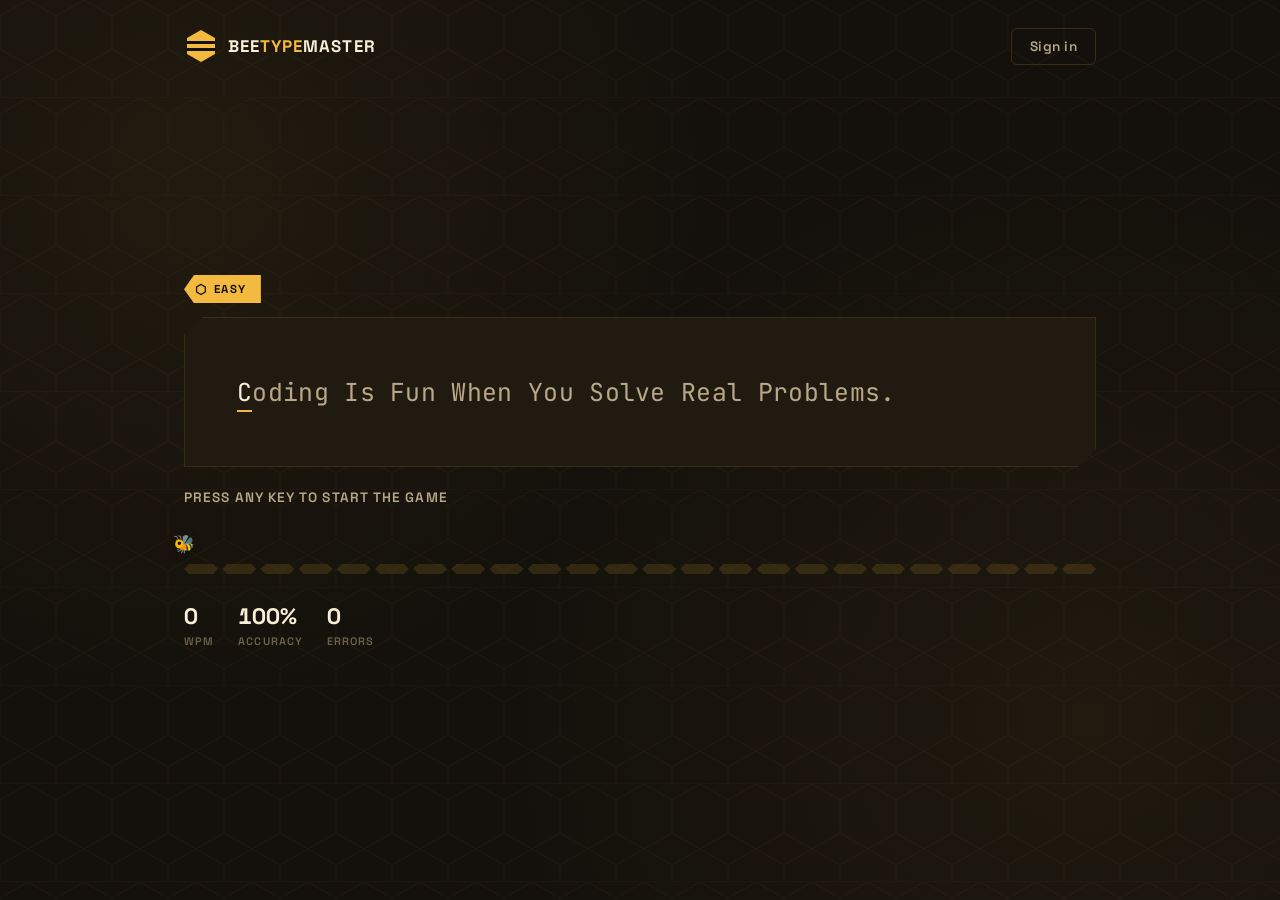
==== index.html @ a88dbc49 "added localstorage for highscores" ====
<!DOCTYPE html>
<html lang="en">
<head>
    <meta charset="UTF-8">
    <meta name="viewport" content="width=device-width, initial-scale=1.0">
    <title>BEE TypeMaster — Typing Speed Trainer</title>

    <link rel="preconnect" href="https://fonts.googleapis.com">
    <link rel="preconnect" href="https://fonts.gstatic.com" crossorigin>
    <link href="https://fonts.googleapis.com/css2?family=Space+Grotesk:wght@500;700&family=JetBrains+Mono:wght@400;500&display=swap" rel="stylesheet">

    <link rel="stylesheet" href="style.css">
</head>
<body>

    <header class="site-header">
        <div class="brand">
            <svg class="brand-mark" viewBox="0 0 34 34" xmlns="http://www.w3.org/2000/svg" aria-hidden="true">
                <polygon points="17,1 31,9 31,25 17,33 3,25 3,9" />
                <rect class="stripe" x="3" y="12" width="28" height="3" />
                <rect class="stripe" x="3" y="19" width="28" height="3" />
            </svg>
            <span class="brand-name">Bee<span>Type</span>Master</span>
        </div>
        <a href="/login.html" class="nav-link">Sign in</a>
    </header>

    <main class="game-frame">
        <div class="stage">

            <div class="difficulty-chip" id="difficultyChip">Easy</div>

            <!-- The typing surface: main.js fills this with one <span> per
                 character and toggles .correct / .incorrect / .current on them. -->
            <div class="game" id="gameBody" aria-live="off"></div>

            <p class="game-description" id="gameDescription">Press any key to start the game</p>

            <!-- Signature element: a honeycomb trail that fills as you type,
                 with a bee marker riding your current position. -->
            <div class="progress-trail" id="progressTrail" aria-hidden="true">
                <span class="progress-bee" id="progressBee">🐝</span>
            </div>

            <div class="stats-strip">
                <div class="stat">
                    <span class="stat-value" id="liveWpm">0</span>
                    <span class="stat-label">WPM</span>
                </div>
                <div class="stat">
                    <span class="stat-value" id="liveAccuracy">100%</span>
                    <span class="stat-label">Accuracy</span>
                </div>
                <div class="stat">
                    <span class="stat-value" id="liveErrors">0</span>
                    <span class="stat-label">Errors</span>
                </div>
            </div>

        </div>
    </main>

    <!-- Results overlay, shown when a paragraph is completed.
         Replaces the previous alert()-based summary. -->
    <div class="results-overlay" id="resultsOverlay">
        <div class="results-card">
            <p class="results-eyebrow" id="resultsDifficulty">Hive cleared</p>
            <h2 class="results-title">Run complete</h2>

            <div class="best-score">
                <span class="best-score-value stat-value" id="resultBestScore">0</span>
                <p class="best-score-label stat-label">Best Score</p>
            </div>

            <div class="results-grid">
                <div class="stat wpm-stat">
                    <div class="wpm-value">
                        <span class="stat-value" id="resultWpm">0</span>
                    </div>
                    <span class="stat-label">WPM</span>
                </div>
                <div class="stat">
                    <span class="stat-value" id="resultAccuracy">0%</span>
                    <span class="stat-label">Accuracy</span>
                </div>
                <div class="stat">
                    <span class="stat-value" id="resultCorrect">0</span>
                    <span class="stat-label">Correct</span>
                </div>
                <div class="stat">
                    <span class="stat-value" id="resultIncorrect">0</span>
                    <span class="stat-label">Incorrect</span>
                </div>
            </div>

            <div class="results-actions">
                <button class="btn btn-primary" id="nextRunBtn">Next hive</button>
            </div>
        </div>
    </div>

    <script src="main.js"></script>
</body>
</html>
---- style.css ----
/* ============================================================
   BEE TYPEMASTER — Design tokens
   A hive-themed typing test. The palette, shapes, and motion
   all take their cues from honeycombs: hexagon facets, comb
   fill patterns, and a bee that travels the progress trail.
   ============================================================ */

@font-face {
    font-family: "Helvetica";
    src: url("fonts/Helvetica.ttf") format("truetype");
    font-weight: normal;
    font-style: normal;
}

:root {
    /* ---- Color: dark hive, honey-gold accent, comb-leaf feedback ---- */
    --void: #14110c;           /* background — the inside of the hive */
    --panel: #201a10;          /* card surface */
    --panel-raised: #291f12;   /* hovered / raised surface */
    --cell-line: #3a2c15;      /* hexagon grid lines, dividers */

    --honey: #f4b93f;          /* primary accent — honey gold */
    --honey-deep: #c9821a;     /* pressed / deep amber */
    --honey-dim: #6b551f;      /* low-emphasis gold (inactive cells) */

    --cream: #f8efd8;          /* primary text */
    --ink: #b8a888;            /* secondary text / labels */
    --ink-faint: #6f6248;      /* placeholder / disabled text */

    --correct: #93c26d;        /* comb-leaf green */
    --incorrect: #e2583a;      /* rust red */

    /* ---- Type: geometric display, monospace typing surface ---- */
    --font-display: "Space Grotesk", "Helvetica", sans-serif;
    --font-type: "JetBrains Mono", "Helvetica", monospace;
    --font-label: "Space Grotesk", "Helvetica", sans-serif;

    /* ---- Shape ---- */
    --hex-cut: 18px;           /* corner-cut size used on hex-cornered panels */
    --radius-sm: 6px;
}

* {
    margin: 0;
    padding: 0;
    box-sizing: border-box;
}

body {
    font-family: var(--font-label);
    background-color: var(--void);
    background-image:
        radial-gradient(circle at 15% 20%, rgba(244, 185, 63, 0.06), transparent 40%),
        radial-gradient(circle at 85% 80%, rgba(244, 185, 63, 0.05), transparent 45%);
    color: var(--cream);
    min-height: 100vh;
    position: relative;
    overflow-x: hidden;
}

/* Faint honeycomb backdrop — a single tiled SVG hex grid, kept subtle
   so it reads as texture rather than decoration. */
body::before {
    content: "";
    position: fixed;
    inset: 0;
    pointer-events: none;
    opacity: 0.05;
    background-image: url("data:image/svg+xml,%3Csvg xmlns='http://www.w3.org/2000/svg' width='56' height='98' viewBox='0 0 56 98'%3E%3Cpath d='M28 0 L56 16 L56 49 L28 65 L0 49 L0 16 Z' fill='none' stroke='%23f4b93f' stroke-width='1'/%3E%3Cpath d='M28 65 L56 81 L56 98 L28 98 L0 98 L0 81 Z' fill='none' stroke='%23f4b93f' stroke-width='1'/%3E%3C/svg%3E");
}

a {
    color: inherit;
    text-decoration: none;
}

/* ============================================================
   Site header — shared between the game and the auth page
   ============================================================ */

.site-header {
    display: flex;
    align-items: center;
    justify-content: space-between;
    max-width: 960px;
    margin: 0 auto;
    padding: 1.75rem 1.5rem 0;
    position: relative;
    z-index: 1;
}

.brand {
    display: flex;
    align-items: center;
    gap: 0.65rem;
}

.brand-mark {
    width: 34px;
    height: 34px;
    display: block;
}

.brand-mark polygon {
    fill: var(--honey);
}

.brand-mark .stripe {
    fill: var(--void);
}

.brand-name {
    font-family: var(--font-display);
    font-weight: 700;
    font-size: 1.05rem;
    letter-spacing: 0.06em;
    text-transform: uppercase;
    color: var(--cream);
}

.brand-name span {
    color: var(--honey);
}

.nav-link {
    font-family: var(--font-label);
    font-size: 0.85rem;
    font-weight: 600;
    letter-spacing: 0.04em;
    color: var(--ink);
    padding: 0.55rem 1.1rem;
    border: 1px solid var(--cell-line);
    border-radius: var(--radius-sm);
    transition: border-color 0.2s ease, color 0.2s ease;
}

.nav-link:hover {
    border-color: var(--honey);
    color: var(--honey);
}

/* ============================================================
   Game frame
   ============================================================ */

.game-frame {
    display: flex;
    flex-direction: column;
    align-items: center;
    justify-content: center;
    width: 100%;
    max-width: 960px;
    margin: 0 auto;
    padding: 3rem 1.5rem 4rem;
    position: relative;
    z-index: 1;
    min-height: calc(100vh - 90px);
}

.game-frame > .stage {
    width: 100%;
}

/* Difficulty chip — a small hexagon tab that sits above the card */
.difficulty-chip {
    display: inline-flex;
    align-items: center;
    gap: 0.4rem;
    align-self: flex-start;
    margin-bottom: 0.85rem;
    padding: 0.35rem 0.9rem 0.35rem 0.7rem;
    font-family: var(--font-label);
    font-size: 0.72rem;
    font-weight: 700;
    letter-spacing: 0.12em;
    text-transform: uppercase;
    color: var(--void);
    background: var(--honey);
    clip-path: polygon(10px 0, 100% 0, 100% 100%, 10px 100%, 0 50%);
}

.difficulty-chip::before {
    content: "\2B21"; /* hexagon glyph */
    font-size: 0.8rem;
}

/* The card itself — hex-cut corners on two opposite sides so the
   panel silhouette reads as a hive cell, not a generic rounded box. */
.game {
    position: relative;
    background: var(--panel);
    border: 1px solid var(--cell-line);
    padding: 3rem 3.25rem;
    clip-path: polygon(
        var(--hex-cut) 0, 100% 0,
        100% calc(100% - var(--hex-cut)), calc(100% - var(--hex-cut)) 100%,
        0 100%, 0 var(--hex-cut)
    );
    line-height: 2.1;
    letter-spacing: 0.3px;
    font-family: var(--font-type);
}

.game span {
    font-size: 1.55rem;
    color: var(--ink);
    transition: color 0.15s ease;
}

.game span.correct {
    color: var(--correct);
}

.game span.incorrect {
    color: var(--incorrect);
    text-decoration: underline;
    text-decoration-color: var(--incorrect);
    text-underline-offset: 4px;
}

.game span.current {
    color: var(--cream);
    position: relative;
}

.game span.current::after {
    content: "";
    position: absolute;
    left: 0;
    bottom: -4px;
    width: 100%;
    height: 2px;
    background: var(--honey);
    animation: cursor-blink 0.9s ease-in-out infinite;
}

@keyframes cursor-blink {
    0%, 100% { opacity: 1; }
    50% { opacity: 0.25; }
}

.game-description {
    margin-top: 1.4rem;
    color: var(--ink);
    font-size: 0.85rem;
    font-weight: 600;
    letter-spacing: 0.08em;
    text-transform: uppercase;
}

/* ============================================================
   Honeycomb progress trail — the signature element.
   A row of hex cells fills gold as the paragraph is typed, and
   a small bee glyph rides along the trail marking your position.
   ============================================================ */

.progress-trail {
    position: relative;
    display: flex;
    gap: 4px;
    margin-top: 2rem;
    padding-top: 1.6rem;
}

.progress-cell {
    flex: 1;
    height: 10px;
    background: var(--honey-dim);
    opacity: 0.35;
    clip-path: polygon(15% 0, 85% 0, 100% 50%, 85% 100%, 15% 100%, 0 50%);
    transition: background 0.25s ease, opacity 0.25s ease;
}

.progress-cell.filled {
    background: var(--honey);
    opacity: 1;
}

.progress-bee {
    position: absolute;
    top: -0.35rem;
    left: 0;
    font-size: 1.1rem;
    transform: translateX(-50%);
    transition: left 0.2s ease-out;
    filter: drop-shadow(0 2px 4px rgba(0, 0, 0, 0.4));
}

/* ============================================================
   Live stats strip
   ============================================================ */

.stats-strip {
    display: flex;
    gap: 1.5rem;
    margin-top: 1.75rem;
}

.stat {
    display: flex;
    flex-direction: column;
    gap: 0.2rem;
}

.stat-value {
    font-family: var(--font-display);
    font-size: 1.4rem;
    font-weight: 700;
    color: var(--cream);
    font-variant-numeric: tabular-nums;
}

.stat-label {
    font-size: 0.68rem;
    font-weight: 600;
    letter-spacing: 0.1em;
    text-transform: uppercase;
    color: var(--ink-faint);
}

/* ============================================================
   Results overlay — replaces the old alert() popup
   ============================================================ */

.results-overlay {
    position: fixed;
    inset: 0;
    display: flex;
    align-items: center;
    justify-content: center;
    background: rgba(10, 8, 5, 0.72);
    backdrop-filter: blur(3px);
    z-index: 10;
    opacity: 0;
    pointer-events: none;
    transition: opacity 0.25s ease;
}

.results-overlay.visible {
    opacity: 1;
    pointer-events: auto;
}

.results-card {
    width: min(420px, 90vw);
    background: var(--panel-raised);
    border: 1px solid var(--cell-line);
    padding: 2.5rem 2.25rem;
    clip-path: polygon(
        20px 0, 100% 0,
        100% calc(100% - 20px), calc(100% - 20px) 100%,
        0 100%, 0 20px
    );
    transform: translateY(12px);
    transition: transform 0.25s ease;
}

.results-overlay.visible .results-card {
    transform: translateY(0);
}

.results-eyebrow {
    font-size: 0.72rem;
    font-weight: 700;
    letter-spacing: 0.14em;
    text-transform: uppercase;
    color: var(--honey);
}

.results-title.new-highscore {
    background: red;
}

.best-score {
    background: var(--cell-line);
    width: fit-content;
    padding: 0.5rem 1rem;
    clip-path: polygon(
        20px 0, 100% 0,
        100% calc(100% - 20px), calc(100% - 20px) 100%,
        0 100%, 0 20px
    );
    margin-top: 1rem;
}


.results-title {
    font-family: var(--font-display);
    font-size: 1.7rem;
    font-weight: 700;
    margin-top: 0.35rem;
}

.results-grid {
    display: grid;
    grid-template-columns: 1fr 1fr;
    gap: 1.4rem;
    margin: 1.75rem 0;
}

.results-grid .stat-value {
    font-size: 1.8rem;
}

.results-actions {
    display: flex;
    gap: 0.75rem;
}

/* ============================================================
   New High Score
   ============================================================ */

#resultWpm.new-highscore {
    position: relative;
    display: inline-block;

    color: var(--honey);

    text-shadow:
        0 0 8px rgba(244, 185, 63, 0.55),
        0 0 20px rgba(244, 185, 63, 0.35);

    animation: highscore-pulse 1s ease-in-out infinite;
}


/* NEW RECORD badge */
#resultWpm.new-highscore::after {
    content: "NEW RECORD";

    position: absolute;
    top: -0.7rem;
    left: 100%;
    margin-left: 0.6rem;

    white-space: nowrap;

    padding: 0.25rem 0.5rem;

    font-family: var(--font-label);
    font-size: 0.55rem;
    font-weight: 800;
    letter-spacing: 0.1em;

    color: var(--void);
    background: var(--honey);

    clip-path: polygon(
        6px 0,
        100% 0,
        100% calc(100% - 6px),
        calc(100% - 6px) 100%,
        0 100%,
        0 6px
    );

    animation: badge-pop 0.4s ease-out both;
}


/* WPM celebration */
@keyframes highscore-pulse {

    0%,
    100% {
        transform: scale(1);

        text-shadow:
            0 0 8px rgba(244, 185, 63, 0.55),
            0 0 20px rgba(244, 185, 63, 0.35);
    }

    50% {
        transform: scale(1.08);

        text-shadow:
            0 0 12px rgba(244, 185, 63, 0.8),
            0 0 30px rgba(244, 185, 63, 0.55);
    }
}


/* Badge entrance */
@keyframes badge-pop {

    0% {
        opacity: 0;
        transform: scale(0.7) translateY(5px);
    }

    70% {
        opacity: 1;
        transform: scale(1.08) translateY(0);
    }

    100% {
        opacity: 1;
        transform: scale(1);
    }
}

.btn {
    font-family: var(--font-label);
    font-size: 0.85rem;
    font-weight: 700;
    letter-spacing: 0.03em;
    padding: 0.75rem 1.5rem;
    border: none;
    cursor: pointer;
    clip-path: polygon(8px 0, 100% 0, 100% 100%, 8px 100%, 0 50%);
    transition: transform 0.15s ease, background 0.15s ease;
}

.btn:active {
    transform: scale(0.97);
}

.btn-primary {
    background: var(--honey);
    color: var(--void);
}

.btn-primary:hover {
    background: #ffcb5e;
}

.btn-ghost {
    background: transparent;
    color: var(--ink);
    border: 1px solid var(--cell-line);
    clip-path: none;
    border-radius: var(--radius-sm);
}

.btn-ghost:hover {
    color: var(--cream);
    border-color: var(--honey-dim);
}

/* ============================================================
   Responsive
   ============================================================ */

@media (max-width: 640px) {
    .game {
        padding: 2rem 1.5rem;
    }

    .game span {
        font-size: 1.15rem;
    }

    .stats-strip {
        flex-wrap: wrap;
        row-gap: 1rem;
    }

    .site-header {
        padding-top: 1.25rem;
    }
}

/* Respect reduced-motion preferences */
@media (prefers-reduced-motion: reduce) {
    .game span.current::after,
    .progress-bee {
        animation: none;
        transition: none;
    }
}
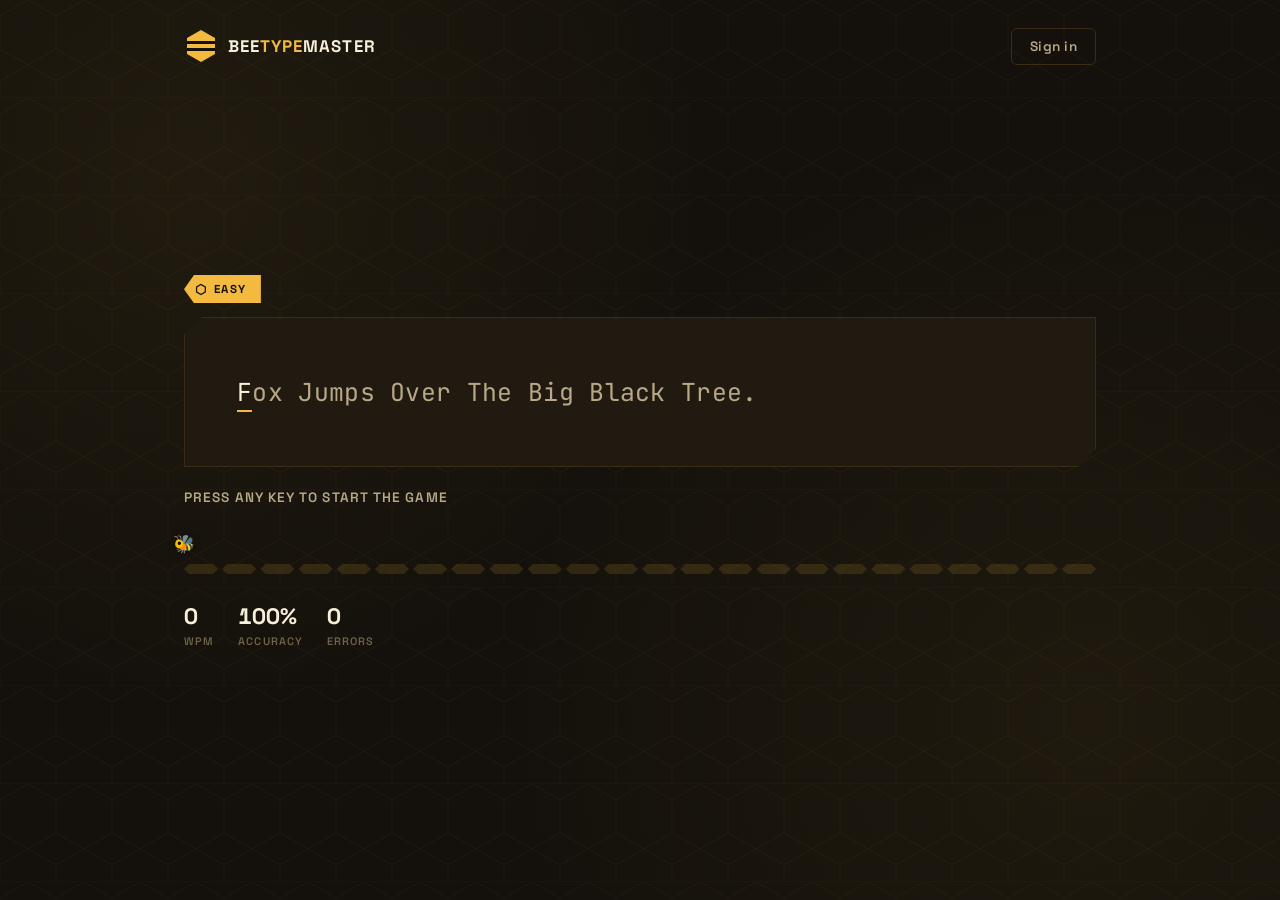
==== commit bd3d3539: "fixed dep" ====
--- a/index.html
+++ b/index.html
@@ -9,7 +9,7 @@
     <link rel="preconnect" href="https://fonts.gstatic.com" crossorigin>
     <link href="https://fonts.googleapis.com/css2?family=Space+Grotesk:wght@500;700&family=JetBrains+Mono:wght@400;500&display=swap" rel="stylesheet">
 
-    <link rel="stylesheet" href="style.css">
+    <link rel="stylesheet" href="./style.css">
 </head>
 <body>
 
@@ -99,6 +99,6 @@
         </div>
     </div>
 
-    <script src="main.js"></script>
+    <script src="./main.js"></script>
 </body>
 </html>
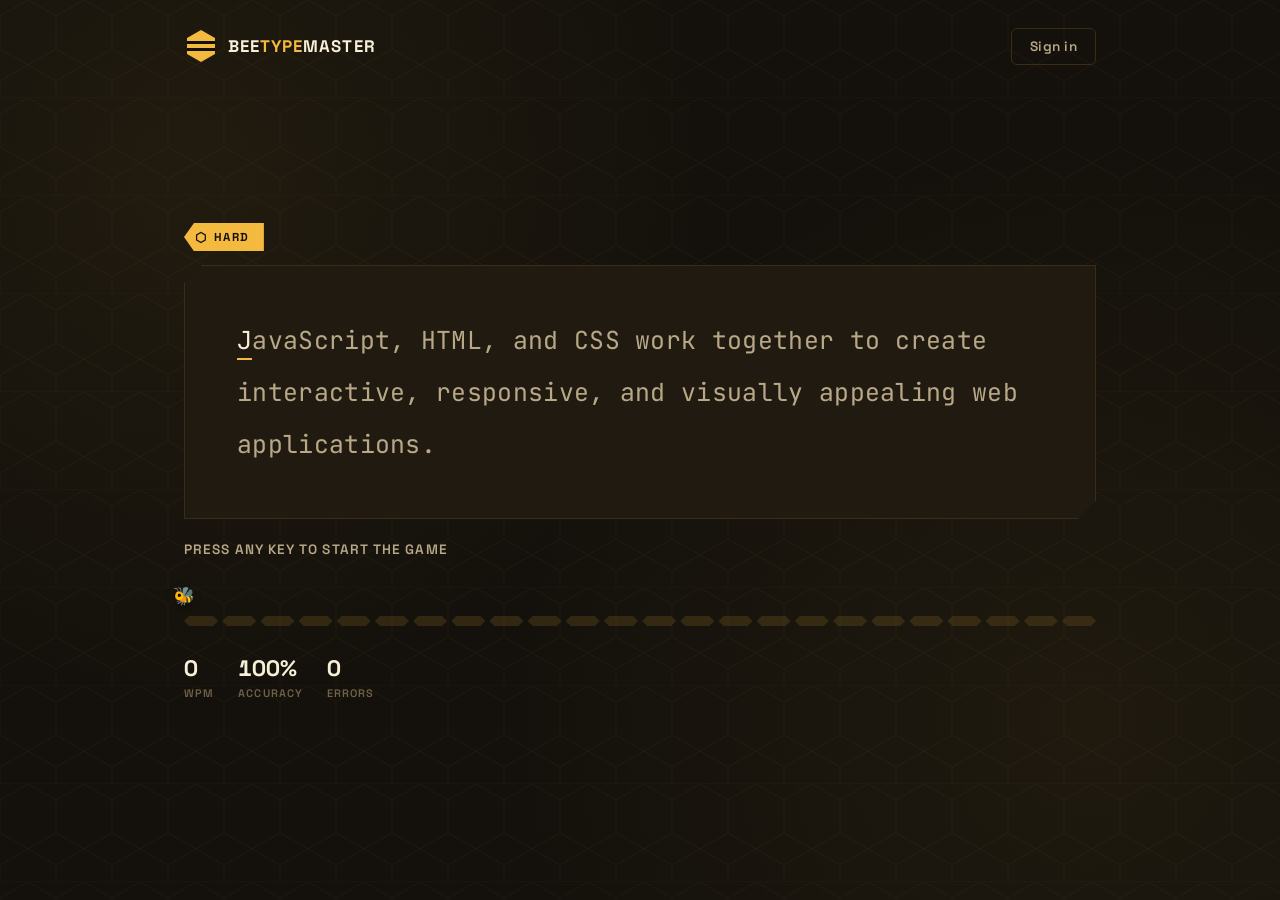
==== commit 633cff0f: "added user" ====
--- a/index.html
+++ b/index.html
@@ -97,8 +97,8 @@
                 <button class="btn btn-primary" id="nextRunBtn">Next hive</button>
             </div>
         </div>
-    </div>
+    </div>     
 
-    <script src="./main.js"></script>
+    <script type='module' src="./js/main.js"></script>
 </body>
 </html>
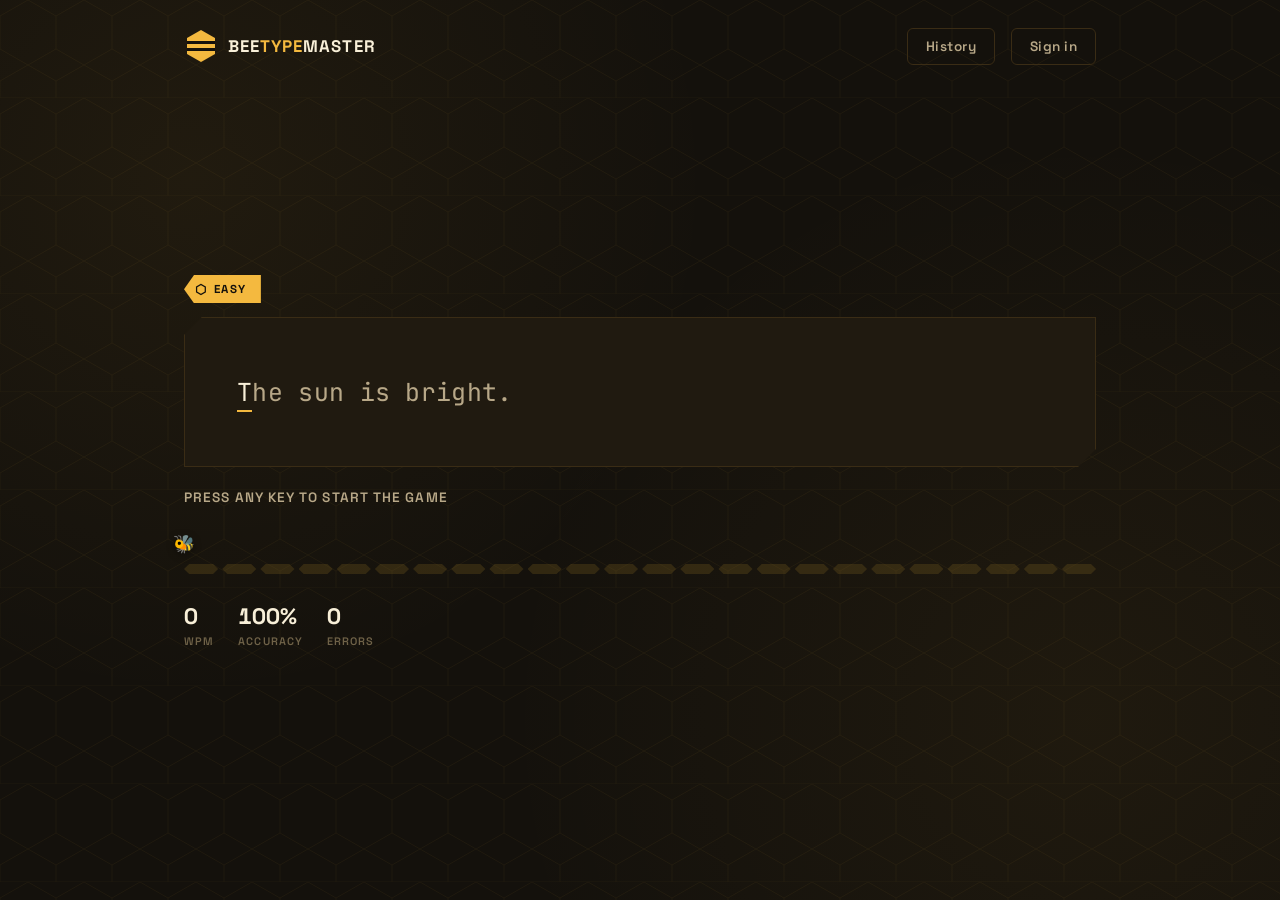
==== commit b06efed1: "added fully functional history" ====
--- a/index.html
+++ b/index.html
@@ -22,7 +22,11 @@
             </svg>
             <span class="brand-name">Bee<span>Type</span>Master</span>
         </div>
-        <a href="/login.html" class="nav-link">Sign in</a>
+        
+        <div class="nav-links">
+            <a href="/html/history.html" class="nav-link">History</a>
+            <a href="/login.html" class="nav-link">Sign in</a>
+        </div>
     </header>
 
     <main class="game-frame">
--- a/style.css
+++ b/style.css
@@ -1,10 +1,3 @@
-/* ============================================================
-   BEE TYPEMASTER — Design tokens
-   A hive-themed typing test. The palette, shapes, and motion
-   all take their cues from honeycombs: hexagon facets, comb
-   fill patterns, and a bee that travels the progress trail.
-   ============================================================ */
-
 @font-face {
     font-family: "Helvetica";
     src: url("fonts/Helvetica.ttf") format("truetype");
@@ -34,6 +27,11 @@
     --font-display: "Space Grotesk", "Helvetica", sans-serif;
     --font-type: "JetBrains Mono", "Helvetica", monospace;
     --font-label: "Space Grotesk", "Helvetica", sans-serif;
+
+    /* TEXT COLORS */
+    --text-primary: #f8efd8;
+    --text-secondary: #b8a888;
+    --text-faint: #8f7f5e;
 
     /* ---- Shape ---- */
     --hex-cut: 18px;           /* corner-cut size used on hex-cornered panels */
@@ -120,6 +118,11 @@
 
 .brand-name span {
     color: var(--honey);
+}
+
+.nav-links {
+    display: flex;
+    gap: 1rem;
 }
 
 .nav-link {
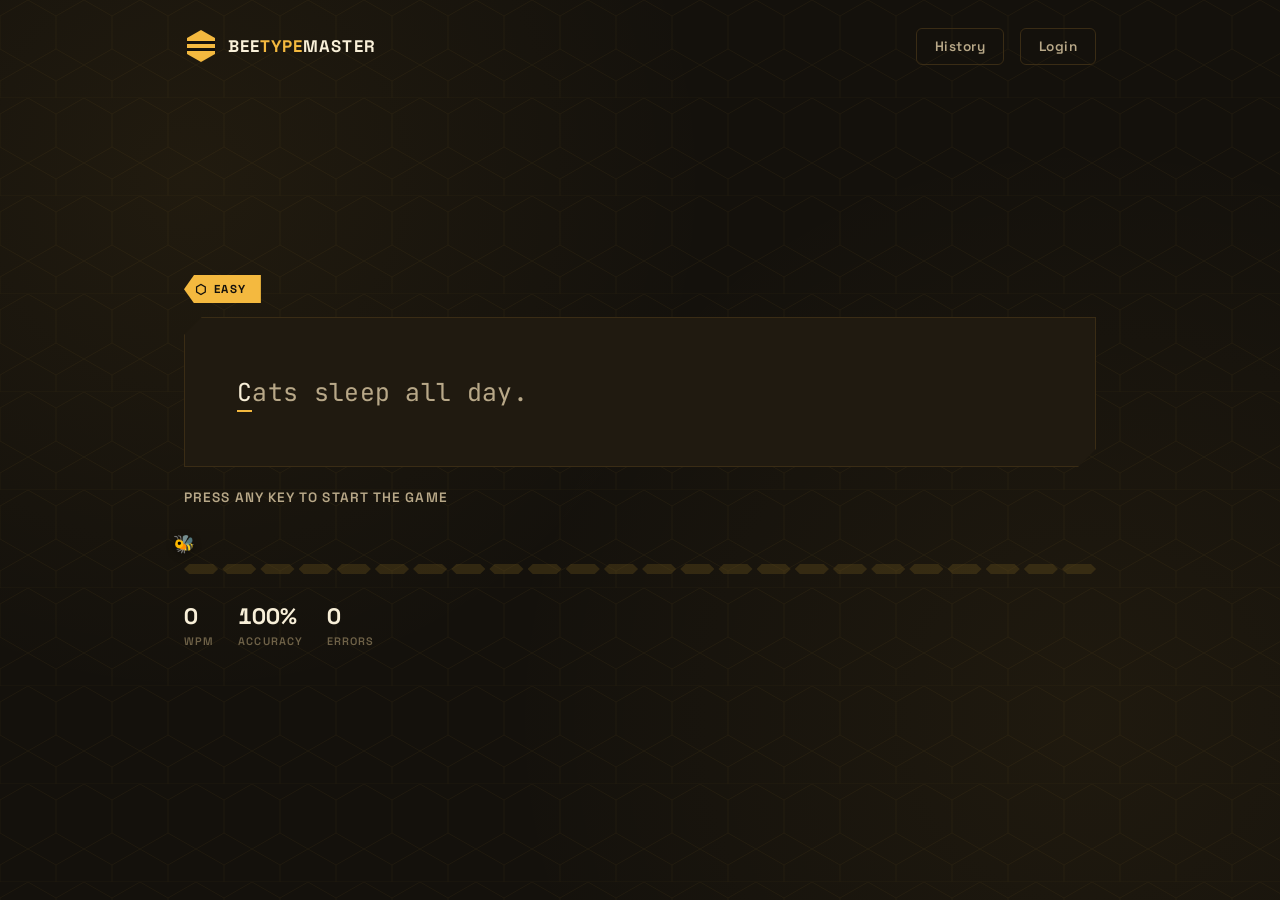
==== commit 58860e7b: "added auth" ====
--- a/index.html
+++ b/index.html
@@ -10,6 +10,7 @@
     <link href="https://fonts.googleapis.com/css2?family=Space+Grotesk:wght@500;700&family=JetBrains+Mono:wght@400;500&display=swap" rel="stylesheet">
 
     <link rel="stylesheet" href="./style.css">
+    <link rel="stylesheet" href="./css/auth.css">
 </head>
 <body>
 
@@ -22,10 +23,14 @@
             </svg>
             <span class="brand-name">Bee<span>Type</span>Master</span>
         </div>
-        
+
         <div class="nav-links">
             <a href="/html/history.html" class="nav-link">History</a>
-            <a href="/login.html" class="nav-link">Sign in</a>
+            <div class="auth-nav" id="authNav">
+
+                <!-- JS WILL RENDER THIS -->
+
+            </div>
         </div>
     </header>
 
--- a/css/auth.css
+++ b/css/auth.css
@@ -0,0 +1,330 @@
+.auth-container {
+    min-height: calc(100vh - 80px);
+
+    display: flex;
+    align-items: center;
+    justify-content: center;
+
+    padding: 2rem;
+}
+
+
+.auth-card {
+    width: 100%;
+    max-width: 430px;
+
+    padding: 2.5rem;
+
+    background: var(--panel-raised);
+
+    clip-path: polygon(
+        var(--hex-cut) 0,
+        100% 0,
+        100% calc(100% - var(--hex-cut)),
+        calc(100% - var(--hex-cut)) 100%,
+        0 100%,
+        0 var(--hex-cut)
+    );
+
+    filter: drop-shadow(
+        0 4px 12px rgba(0, 0, 0, 0.4)
+    );
+}
+
+
+.auth-header {
+    margin-bottom: 2rem;
+}
+
+
+.auth-header h1 {
+    margin: 0;
+
+    font-size: 2rem;
+    font-weight: 700;
+
+    color: var(--text-primary);
+}
+
+
+.auth-header p {
+    margin-top: 0.5rem;
+
+    color: var(--text-faint);
+
+    line-height: 1.5;
+}
+
+
+/* =========================
+   FORM
+   ========================= */
+
+.form-group {
+    margin-bottom: 1.25rem;
+}
+
+
+.form-group label {
+    display: block;
+
+    margin-bottom: 0.5rem;
+
+    font-family: "JetBrains Mono", monospace;
+
+    font-size: 0.75rem;
+    text-transform: uppercase;
+    letter-spacing: 0.05em;
+
+    color: var(--text-secondary);
+}
+
+
+.form-group input {
+    width: 100%;
+    box-sizing: border-box;
+
+    padding: 0.8rem 0.9rem;
+
+    background: var(--panel);
+
+    border: 1px solid rgba(255, 255, 255, 0.08);
+
+    color: var(--text-primary);
+
+    font-family: "JetBrains Mono", monospace;
+    font-size: 0.9rem;
+
+    outline: none;
+
+    transition:
+        border-color 0.2s ease,
+        box-shadow 0.2s ease;
+}
+
+
+.form-group input:focus {
+    border-color: var(--honey);
+
+    box-shadow:
+        0 0 0 2px rgba(255, 193, 7, 0.08);
+}
+
+
+/* =========================
+   BUTTON
+   ========================= */
+
+.auth-button {
+    width: 100%;
+
+    margin-top: 0.5rem;
+
+    padding: 0.85rem 1rem;
+
+    border: none;
+
+    background: var(--honey);
+    color: #111;
+
+    font-family: "Space Grotesk", sans-serif;
+    font-weight: 700;
+
+    cursor: pointer;
+
+    transition:
+        transform 0.2s ease,
+        filter 0.2s ease;
+}
+
+
+.auth-button:hover {
+    transform: translateY(-2px);
+    filter: brightness(1.08);
+}
+
+
+.auth-button:active {
+    transform: translateY(0);
+}
+
+
+.auth-button:disabled {
+    opacity: 0.6;
+    cursor: not-allowed;
+}
+
+.auth-nav {
+    display: flex;
+    align-items: center;
+    height: 100%;
+}
+
+
+.auth-nav__login,
+.auth-nav__signup {
+    text-decoration: none;
+    font-weight: 500;
+}
+
+.auth-nav__login {
+    color: var(--text-secondary);
+}
+
+.auth-nav__login:hover {
+    color: var(--honey);
+}
+
+.auth-nav__signup {
+    padding: 0.5rem 0.8rem;
+
+    color: #111;
+    background: var(--honey);
+
+    font-weight: 700;
+}
+
+.user-menu {
+    display: flex;
+    align-items: center;
+    gap: 0.7rem;
+    height: 100%;
+}
+
+.user-menu__avatar {
+    display: block;
+
+    width: 32px;
+    height: 32px;
+
+    min-width: 32px;
+    min-height: 32px;
+
+    max-width: 32px;
+    max-height: 32px;
+
+    flex: 0 0 32px;
+
+    border-radius: 50%;
+    object-fit: cover;
+}
+
+.user-menu__name {
+    color: var(--text-primary);
+
+    font-family: "JetBrains Mono", monospace;
+    font-size: 0.8rem;
+
+    white-space: nowrap;
+}
+
+
+.user-menu__logout {
+    padding: 0.4rem 0.7rem;
+
+    border: 1px solid rgba(255, 255, 255, 0.1);
+
+    background: transparent;
+    color: var(--text-secondary);
+
+    font-family: "JetBrains Mono", monospace;
+    font-size: 0.7rem;
+
+    cursor: pointer;
+}
+
+.user-menu__logout:hover {
+    color: var(--honey);
+    border-color: var(--honey);
+}
+
+/* =========================
+   SWITCH
+   ========================= */
+
+.auth-switch {
+    margin-top: 1.75rem;
+
+    text-align: center;
+
+    color: var(--text-faint);
+
+    font-size: 0.85rem;
+}
+
+
+.auth-switch__button {
+    margin-left: 0.3rem;
+
+    padding: 0;
+
+    border: none;
+    background: none;
+
+    color: var(--honey);
+
+    font: inherit;
+    font-weight: 700;
+
+    cursor: pointer;
+}
+
+
+.auth-switch__button:hover {
+    text-decoration: underline;
+}
+
+
+/* =========================
+   MESSAGES
+   ========================= */
+
+.auth-message {
+    margin-bottom: 1.25rem;
+
+    padding: 0.75rem 1rem;
+
+    font-family: "JetBrains Mono", monospace;
+    font-size: 0.75rem;
+
+    line-height: 1.5;
+}
+
+
+.auth-message--error {
+    color: #e57373;
+
+    background: rgba(229, 115, 115, 0.08);
+
+    border-left: 3px solid #e57373;
+}
+
+
+.auth-message--success {
+    color: #7acb8a;
+
+    background: rgba(122, 203, 138, 0.08);
+
+    border-left: 3px solid #7acb8a;
+}
+
+
+[hidden] {
+    display: none !important;
+}
+
+
+@media (max-width: 500px) {
+
+    .auth-container {
+        padding: 1rem;
+    }
+
+    .auth-card {
+        padding: 1.75rem;
+    }
+
+    .auth-header h1 {
+        font-size: 1.6rem;
+    }
+}
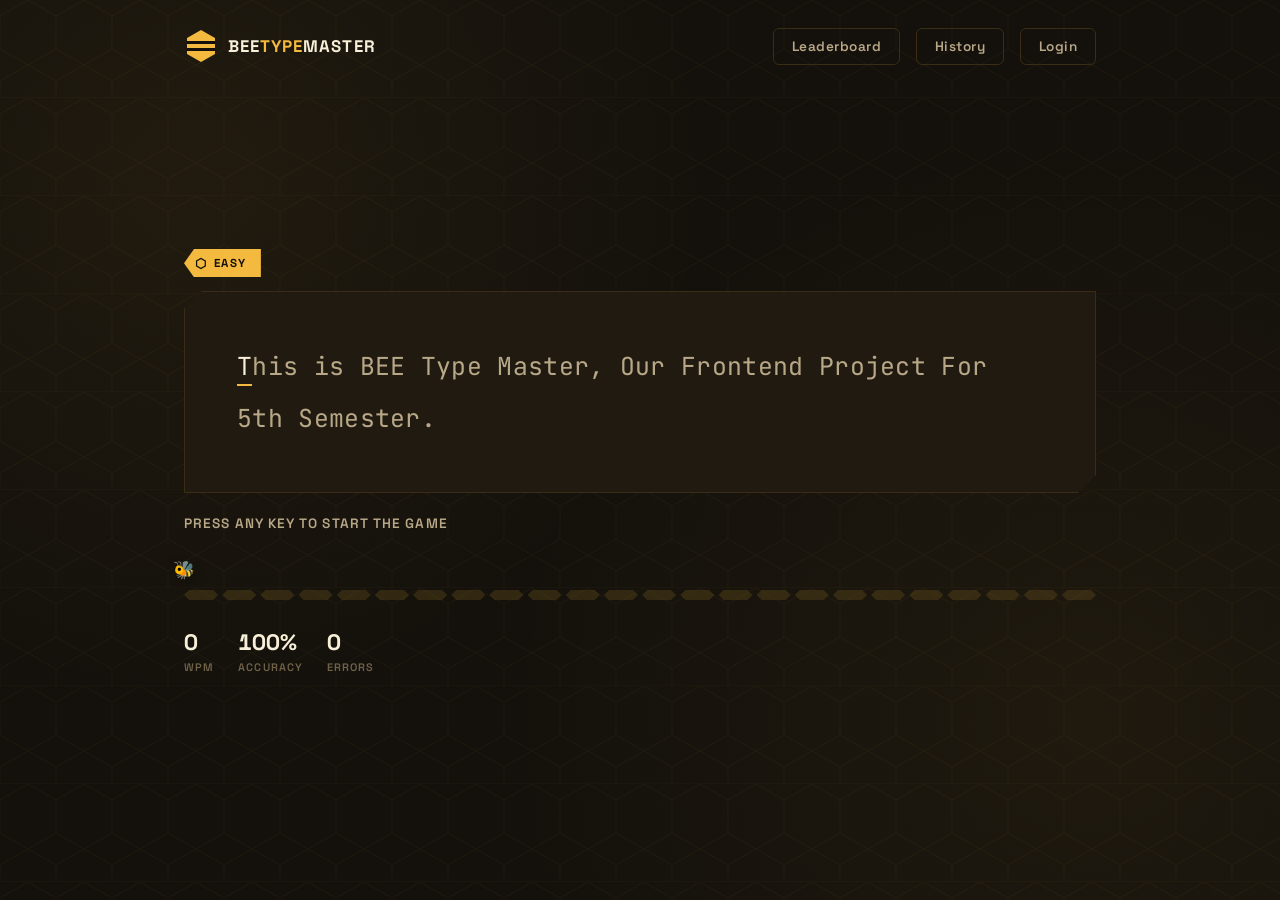
==== commit d1332c7a: "leaderboard feature" ====
--- a/index.html
+++ b/index.html
@@ -25,6 +25,7 @@
         </div>
 
         <div class="nav-links">
+            <a href="/html/leaderboard.html" class="nav-link">Leaderboard</a>
             <a href="/html/history.html" class="nav-link">History</a>
             <div class="auth-nav" id="authNav">
 
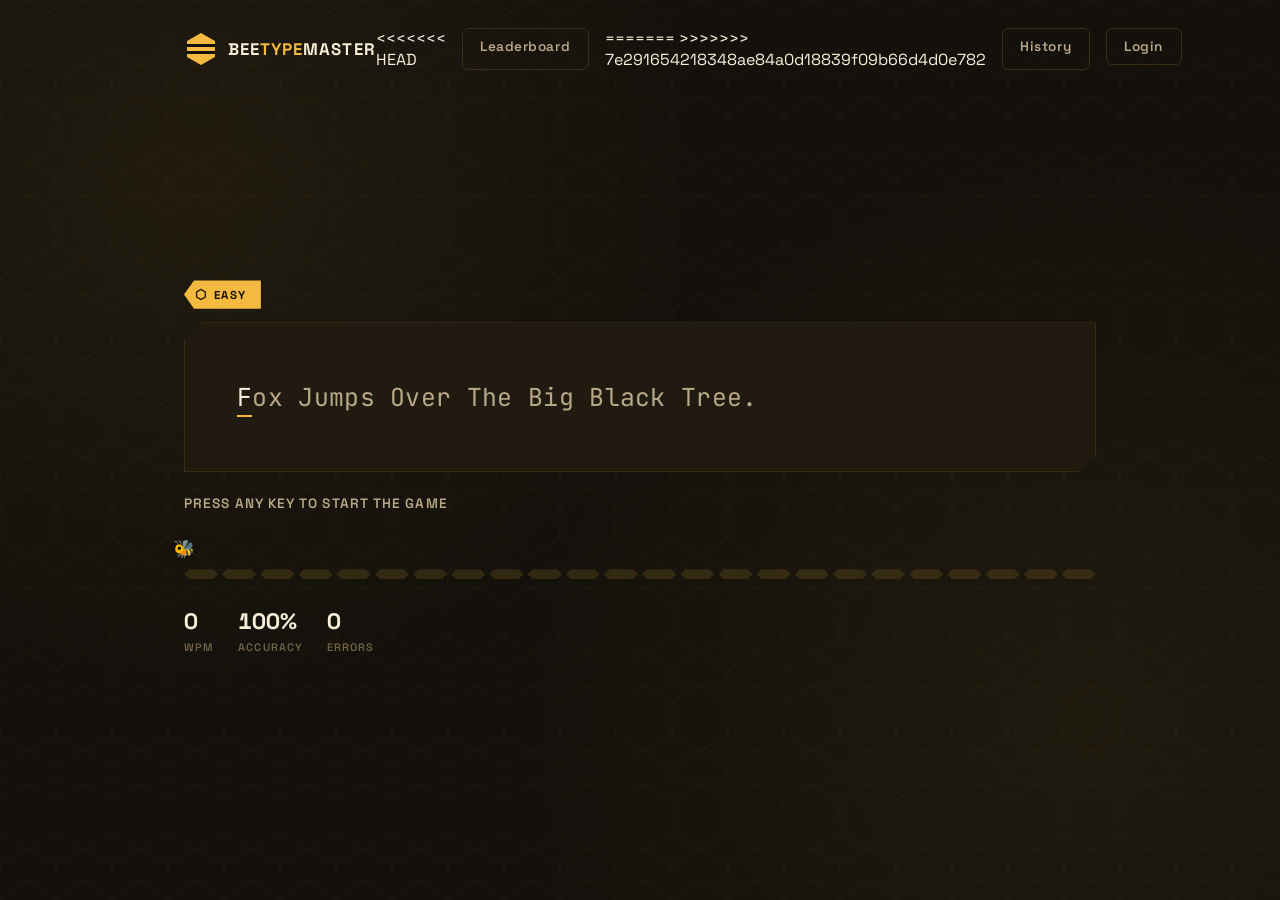
==== commit dfc226cf: "Merge remote main" ====
--- a/index.html
+++ b/index.html
@@ -25,7 +25,10 @@
         </div>
 
         <div class="nav-links">
+<<<<<<< HEAD
             <a href="/html/leaderboard.html" class="nav-link">Leaderboard</a>
+=======
+>>>>>>> 7e291654218348ae84a0d18839f09b66d4d0e782
             <a href="/html/history.html" class="nav-link">History</a>
             <div class="auth-nav" id="authNav">
 
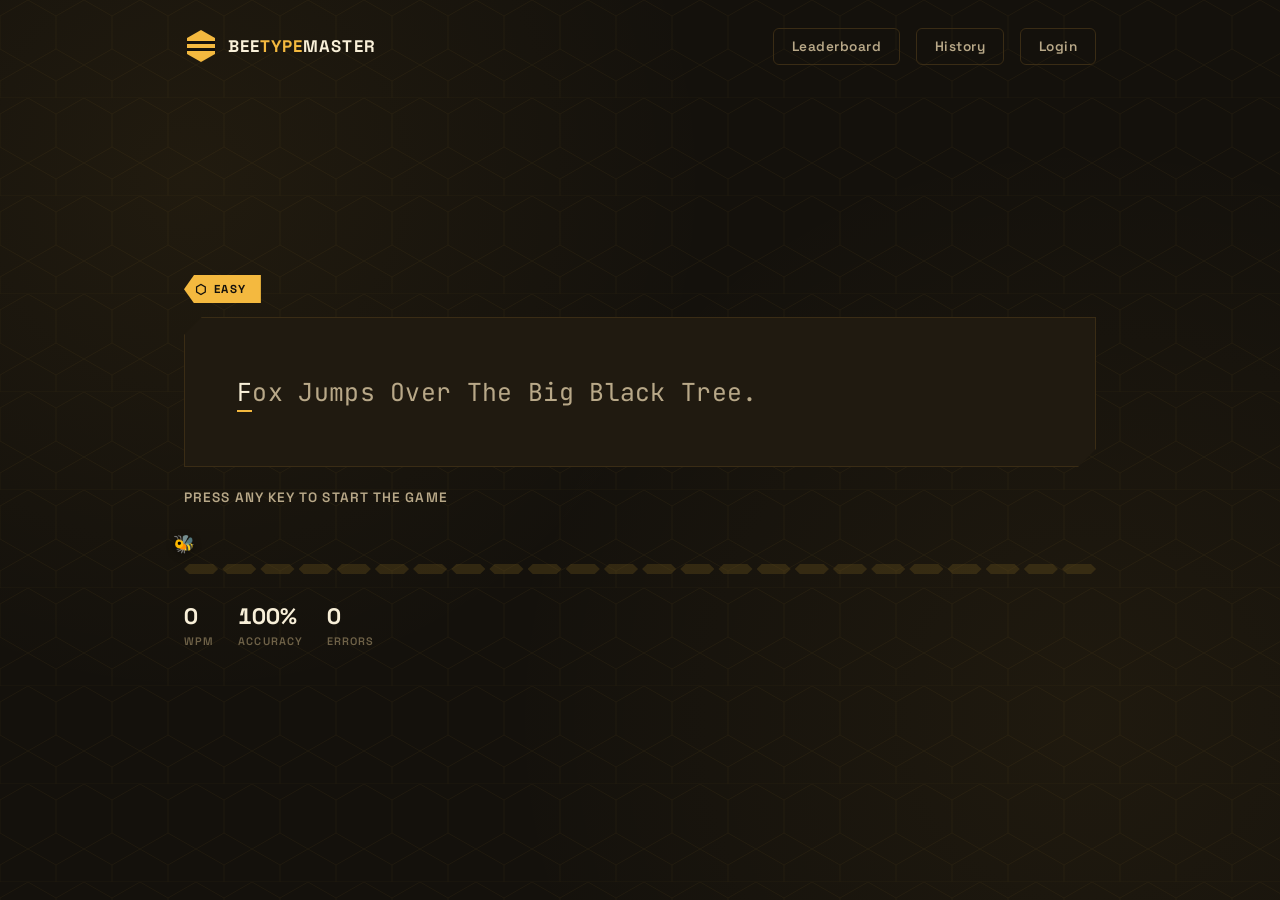
==== commit e989c2f9: "minor index.html issue" ====
--- a/index.html
+++ b/index.html
@@ -25,10 +25,7 @@
         </div>
 
         <div class="nav-links">
-<<<<<<< HEAD
             <a href="/html/leaderboard.html" class="nav-link">Leaderboard</a>
-=======
->>>>>>> 7e291654218348ae84a0d18839f09b66d4d0e782
             <a href="/html/history.html" class="nav-link">History</a>
             <div class="auth-nav" id="authNav">
 
